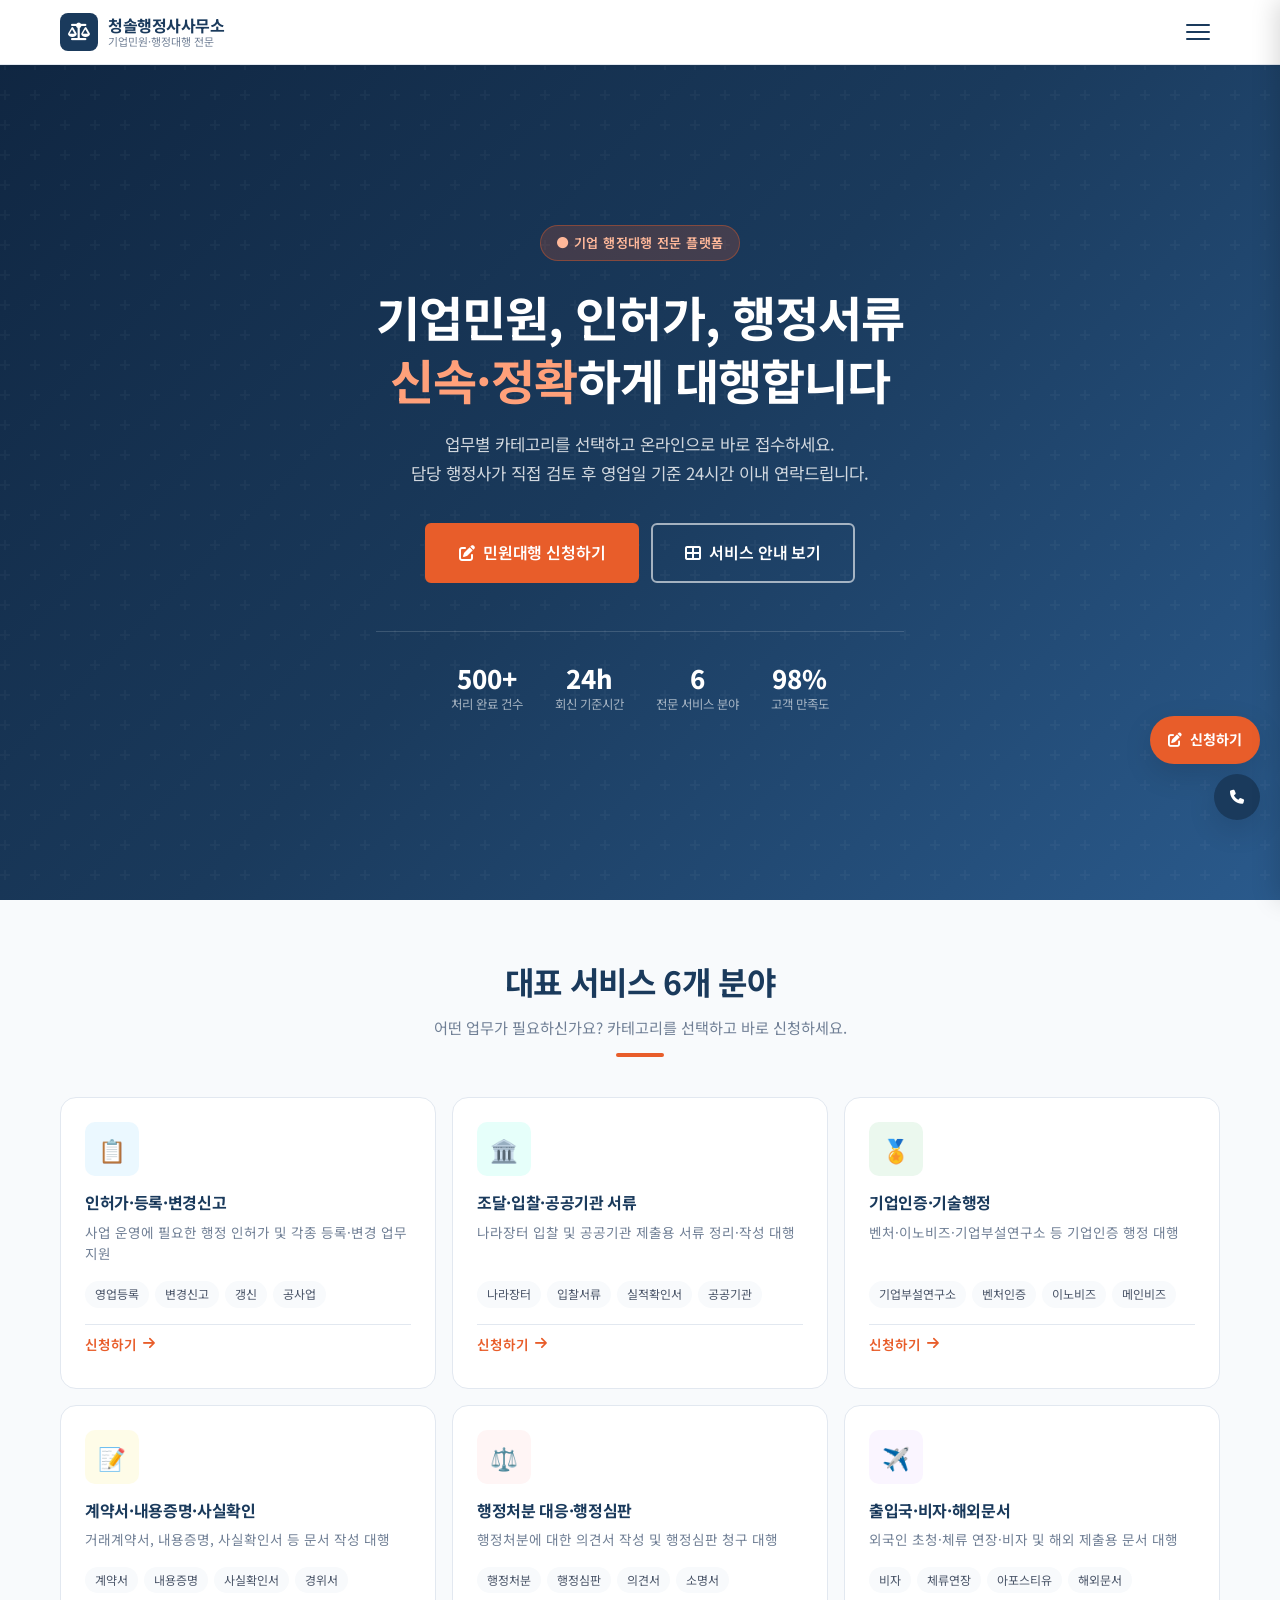
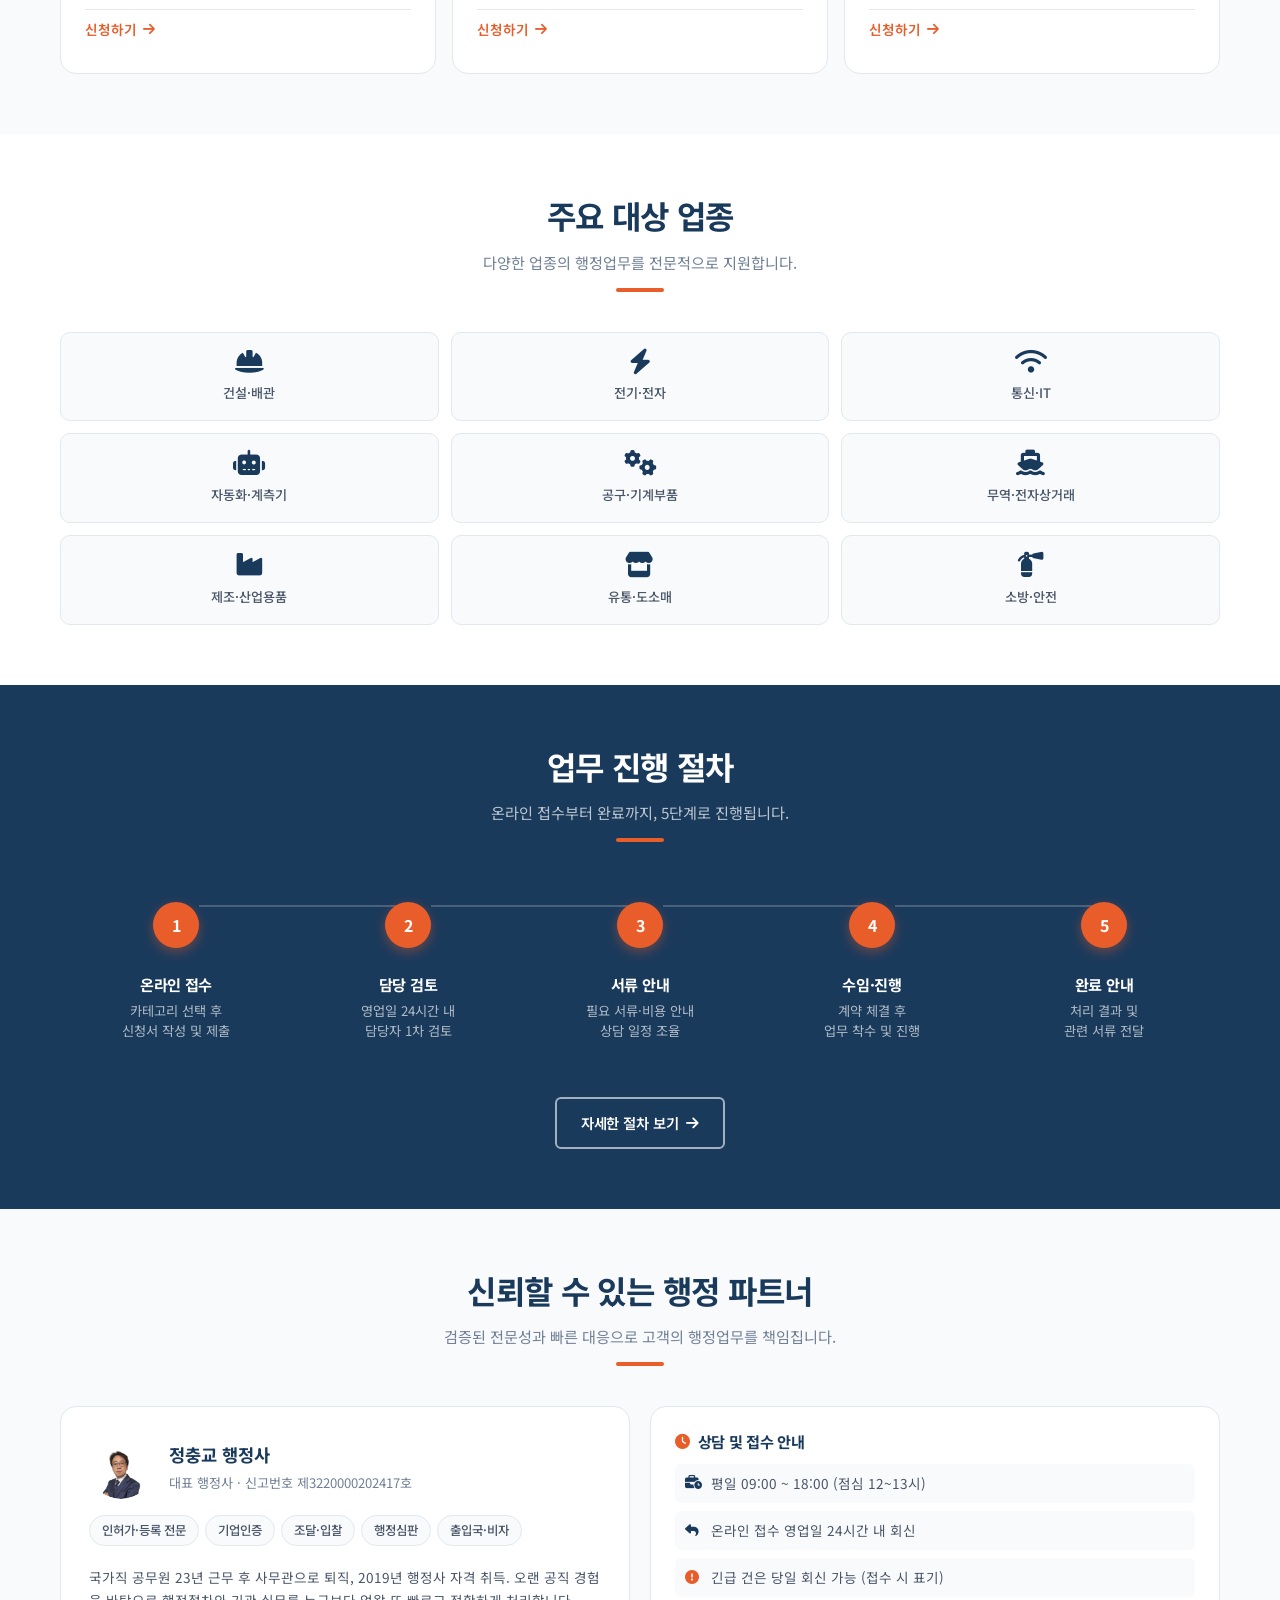
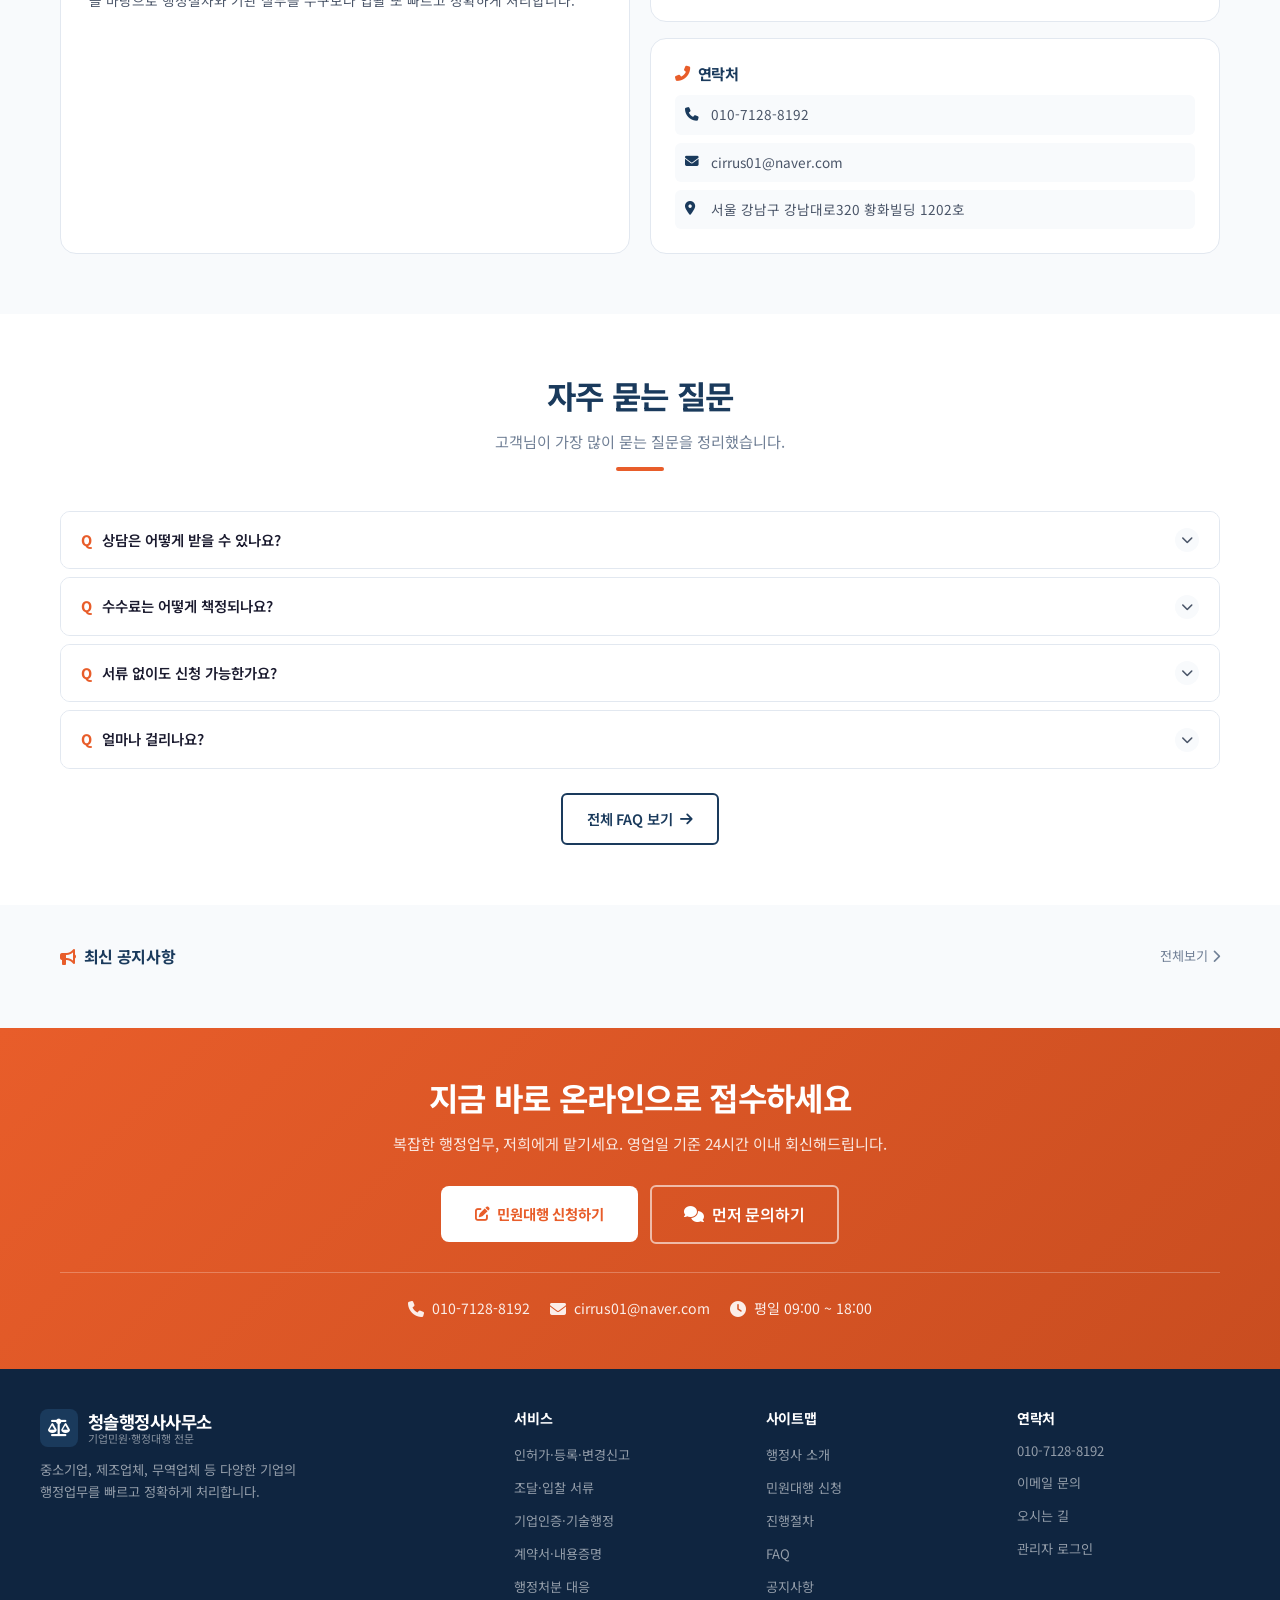
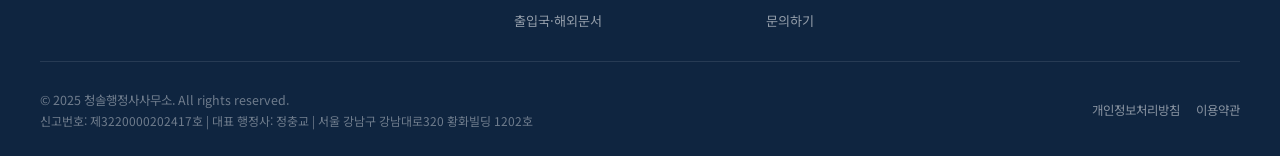
==== index.html @ 4353772e "Add files via upload" ====
<!DOCTYPE html>
<html lang="ko">
<head>
  <meta charset="UTF-8">
  <meta name="viewport" content="width=device-width, initial-scale=1.0, viewport-fit=cover">
  <meta name="description" content="행정사사무소 | 기업민원, 인허가, 조달·입찰, 기업인증, 내용증명, 행정심판, 출입국 서류 전문 대행. 온라인 신청 접수.">
  <title>행정사사무소 | 기업민원·행정대행 전문</title>
  <link rel="stylesheet" href="https://cdn.jsdelivr.net/npm/@fortawesome/fontawesome-free@6.4.0/css/all.min.css">
  <link href="https://fonts.googleapis.com/css2?family=Noto+Sans+KR:wght@300;400;500;700;900&display=swap" rel="stylesheet">
  <link rel="stylesheet" href="css/style.css">
  <style>
    /* .anim 요소: JS가 .anim-done 클래스 추가 전까지 숨김 */
    .anim { opacity: 0; transform: translateY(24px); transition: opacity .55s ease, transform .55s ease; }
    .anim.anim-done { opacity: 1 !important; transform: translateY(0) !important; }
  </style>

  <link rel="manifest" href="manifest.json">
  <meta name="theme-color" content="#1a3a5c">
  <meta name="apple-mobile-web-app-capable" content="yes">
  <meta name="apple-mobile-web-app-status-bar-style" content="default">
  <meta name="apple-mobile-web-app-title" content="청솔행정사">
</head>
<body>

<!-- ===== HEADER ===== -->
<header id="header">
  <div class="header-inner">
    <a href="index.html" class="logo">
      <div class="logo-icon"><i class="fas fa-balance-scale"></i></div>
      <div class="logo-text">
        <div class="logo-name">청솔행정사사무소</div>
        <div class="logo-sub">기업민원·행정대행 전문</div>
      </div>
    </a>
    <button class="nav-toggle" id="navToggle" aria-label="메뉴 열기">
      <span></span><span></span><span></span>
    </button>
  </div>
</header>

<!-- ===== 드로어 메뉴 ===== -->
<div class="mobile-menu" id="mobileMenu">
  <ul>
    <li><a href="index.html"><i class="fas fa-home menu-icon"></i>홈</a></li>
    <li><a href="about.html"><i class="fas fa-user-tie menu-icon"></i>행정사 소개</a></li>
    <li><a href="services.html"><i class="fas fa-th-large menu-icon"></i>서비스 안내</a></li>
    <li><a href="apply.html"><i class="fas fa-edit menu-icon"></i>민원대행 신청</a></li>
    <li><a href="process.html"><i class="fas fa-tasks menu-icon"></i>진행절차</a></li>
    <li><a href="faq.html"><i class="fas fa-question-circle menu-icon"></i>FAQ</a></li>
    <li><a href="notice.html"><i class="fas fa-bullhorn menu-icon"></i>공지사항</a></li>
    <li><a href="contact.html"><i class="fas fa-phone menu-icon"></i>문의하기</a></li>
    <li><a href="admin.html"><i class="fas fa-lock menu-icon"></i>관리자</a></li>
  </ul>
  <a href="apply.html" class="mobile-menu-cta"><i class="fas fa-edit"></i> 민원대행 신청하기</a>
</div>

<!-- ===== HERO ===== -->
<section id="hero">
  <div class="hero-content">
    <div class="hero-badge"><i class="fas fa-circle"></i> 기업 행정대행 전문 플랫폼</div>
    <h1 class="hero-title">
      기업민원, 인허가, 행정서류<br>
      <span class="accent">신속·정확</span>하게 대행합니다
    </h1>
    <p class="hero-desc">
      업무별 카테고리를 선택하고 온라인으로 바로 접수하세요.<br>
      담당 행정사가 직접 검토 후 영업일 기준 24시간 이내 연락드립니다.
    </p>
    <div class="hero-btns">
      <a href="apply.html" class="btn btn-primary btn-lg">
        <i class="fas fa-edit"></i> 민원대행 신청하기
      </a>
      <a href="services.html" class="btn btn-secondary btn-lg">
        <i class="fas fa-th-large"></i> 서비스 안내 보기
      </a>
    </div>
    <div class="hero-stats">
      <div class="hero-stat-item">
        <div class="hero-stat-num">500+</div>
        <div class="hero-stat-label">처리 완료 건수</div>
      </div>
      <div class="hero-stat-item">
        <div class="hero-stat-num">24h</div>
        <div class="hero-stat-label">회신 기준시간</div>
      </div>
      <div class="hero-stat-item">
        <div class="hero-stat-num">6</div>
        <div class="hero-stat-label">전문 서비스 분야</div>
      </div>
      <div class="hero-stat-item">
        <div class="hero-stat-num">98%</div>
        <div class="hero-stat-label">고객 만족도</div>
      </div>
    </div>
  </div>
</section>

<!-- ===== SERVICES ===== -->
<section id="services" class="section">
  <div class="container">
    <div class="section-header anim">
      <h2>대표 서비스 6개 분야</h2>
      <p>어떤 업무가 필요하신가요? 카테고리를 선택하고 바로 신청하세요.</p>
      <div class="section-line"></div>
    </div>
    <div class="service-grid" id="serviceGrid">
      <!-- JS로 렌더링 -->
    </div>
  </div>
</section>

<!-- ===== INDUSTRIES ===== -->
<section id="industries" class="section">
  <div class="container">
    <div class="section-header anim">
      <h2>주요 대상 업종</h2>
      <p>다양한 업종의 행정업무를 전문적으로 지원합니다.</p>
      <div class="section-line"></div>
    </div>
    <div class="industry-grid">
      <div class="industry-item anim">
        <i class="fas fa-hard-hat"></i>
        <span>건설·배관</span>
      </div>
      <div class="industry-item anim">
        <i class="fas fa-bolt"></i>
        <span>전기·전자</span>
      </div>
      <div class="industry-item anim">
        <i class="fas fa-wifi"></i>
        <span>통신·IT</span>
      </div>
      <div class="industry-item anim">
        <i class="fas fa-robot"></i>
        <span>자동화·계측기</span>
      </div>
      <div class="industry-item anim">
        <i class="fas fa-cogs"></i>
        <span>공구·기계부품</span>
      </div>
      <div class="industry-item anim">
        <i class="fas fa-ship"></i>
        <span>무역·전자상거래</span>
      </div>
      <div class="industry-item anim">
        <i class="fas fa-industry"></i>
        <span>제조·산업용품</span>
      </div>
      <div class="industry-item anim">
        <i class="fas fa-store"></i>
        <span>유통·도소매</span>
      </div>
      <div class="industry-item anim">
        <i class="fas fa-fire-extinguisher"></i>
        <span>소방·안전</span>
      </div>
    </div>
  </div>
</section>

<!-- ===== PROCESS ===== -->
<section id="process" class="section">
  <div class="container">
    <div class="section-header anim">
      <h2>업무 진행 절차</h2>
      <p>온라인 접수부터 완료까지, 5단계로 진행됩니다.</p>
      <div class="section-line"></div>
    </div>
    <div class="process-steps">
      <div class="process-step anim">
        <div class="step-num">1</div>
        <div class="step-content">
          <h4>온라인 접수</h4>
          <p>카테고리 선택 후<br>신청서 작성 및 제출</p>
        </div>
      </div>
      <div class="process-step anim">
        <div class="step-num">2</div>
        <div class="step-content">
          <h4>담당 검토</h4>
          <p>영업일 24시간 내<br>담당자 1차 검토</p>
        </div>
      </div>
      <div class="process-step anim">
        <div class="step-num">3</div>
        <div class="step-content">
          <h4>서류 안내</h4>
          <p>필요 서류·비용 안내<br>상담 일정 조율</p>
        </div>
      </div>
      <div class="process-step anim">
        <div class="step-num">4</div>
        <div class="step-content">
          <h4>수임·진행</h4>
          <p>계약 체결 후<br>업무 착수 및 진행</p>
        </div>
      </div>
      <div class="process-step anim">
        <div class="step-num">5</div>
        <div class="step-content">
          <h4>완료 안내</h4>
          <p>처리 결과 및<br>관련 서류 전달</p>
        </div>
      </div>
    </div>
    <div style="text-align:center; margin-top:36px;">
      <a href="process.html" class="btn btn-secondary">자세한 절차 보기 <i class="fas fa-arrow-right"></i></a>
    </div>
  </div>
</section>

<!-- ===== TRUST ===== -->
<section id="trust" class="section">
  <div class="container">
    <div class="section-header anim">
      <h2>신뢰할 수 있는 행정 파트너</h2>
      <p>검증된 전문성과 빠른 대응으로 고객의 행정업무를 책임집니다.</p>
      <div class="section-line"></div>
    </div>
    <div class="trust-grid">
      <div class="trust-profile anim">
        <div class="profile-header">
          <div class="profile-avatar" style="background:none;padding:0;overflow:hidden;">
            <img src="images/profile-jungchukyo.png" alt="정충교 행정사" style="width:64px;height:64px;object-fit:cover;object-position:top center;border-radius:50%;display:block;">
          </div>
          <div>
            <div class="profile-name">정충교 행정사</div>
            <div class="profile-title">대표 행정사 · 신고번호 제3220000202417호</div>
          </div>
        </div>
        <div class="profile-tags">
          <span class="profile-tag">인허가·등록 전문</span>
          <span class="profile-tag">기업인증</span>
          <span class="profile-tag">조달·입찰</span>
          <span class="profile-tag">행정심판</span>
          <span class="profile-tag">출입국·비자</span>
        </div>
        <p style="font-size:0.85rem; color:var(--text-mid); line-height:1.7; margin-top:4px;">
          국가직 공무원 23년 근무 후 사무관으로 퇴직, 2019년 행정사 자격 취득.
          오랜 공직 경험을 바탕으로 행정절차와 기관 실무를 누구보다 업왈 또 빠르고 정확하게 처리합니다.
        </p>
      </div>
      <div style="display:flex; flex-direction:column; gap:16px;" class="anim">
        <div class="trust-info-card">
          <h4><i class="fas fa-clock"></i> 상담 및 접수 안내</h4>
          <div class="info-list">
            <div class="info-item"><i class="fas fa-business-time"></i> 평일 09:00 ~ 18:00 (점심 12~13시)</div>
            <div class="info-item"><i class="fas fa-reply"></i> 온라인 접수 영업일 24시간 내 회신</div>
            <div class="info-item"><i class="fas fa-exclamation-circle" style="color:var(--accent)"></i> 긴급 건은 당일 회신 가능 (접수 시 표기)</div>
          </div>
        </div>
        <div class="trust-info-card">
          <h4><i class="fas fa-phone-alt"></i> 연락처</h4>
          <div class="info-list">
            <div class="info-item"><i class="fas fa-phone"></i> 010-7128-8192</div>
            <div class="info-item"><i class="fas fa-envelope"></i> cirrus01@naver.com</div>
            <div class="info-item"><i class="fas fa-map-marker-alt"></i> 서울 강남구 강남대로320 황화빌딩 1202호</div>
          </div>
        </div>
      </div>
    </div>
  </div>
</section>

<!-- ===== FAQ PREVIEW ===== -->
<section id="faq-preview" class="section">
  <div class="container">
    <div class="section-header anim">
      <h2>자주 묻는 질문</h2>
      <p>고객님이 가장 많이 묻는 질문을 정리했습니다.</p>
      <div class="section-line"></div>
    </div>
    <div class="faq-list anim" id="faqPreviewList">
      <!-- JS로 렌더링 -->
    </div>
    <div style="text-align:center; margin-top:24px;">
      <a href="faq.html" class="btn btn-outline">전체 FAQ 보기 <i class="fas fa-arrow-right"></i></a>
    </div>
  </div>
</section>

<!-- ===== NOTICE PREVIEW ===== -->
<section class="section-sm" style="background:var(--bg-light);">
  <div class="container">
    <div style="display:flex;align-items:center;justify-content:space-between;margin-bottom:20px;">
      <h3 style="color:var(--primary);font-size:1rem;"><i class="fas fa-bullhorn" style="color:var(--accent);margin-right:8px;"></i>최신 공지사항</h3>
      <a href="notice.html" style="font-size:0.82rem;color:var(--text-light);">전체보기 <i class="fas fa-chevron-right"></i></a>
    </div>
    <div id="noticePreview" style="display:flex;flex-direction:column;gap:8px;">
      <!-- JS로 렌더링 -->
    </div>
  </div>
</section>

<!-- ===== CTA BANNER ===== -->
<section id="contact-banner">
  <div class="container">
    <h2>지금 바로 온라인으로 접수하세요</h2>
    <p>복잡한 행정업무, 저희에게 맡기세요. 영업일 기준 24시간 이내 회신해드립니다.</p>
    <div class="contact-btns">
      <a href="apply.html" class="btn" style="background:white;color:var(--accent);font-weight:700;padding:14px 32px;border-radius:8px;">
        <i class="fas fa-edit"></i> 민원대행 신청하기
      </a>
      <a href="contact.html" class="btn btn-secondary btn-lg">
        <i class="fas fa-comments"></i> 먼저 문의하기
      </a>
    </div>
    <div class="contact-info-row">
      <div class="contact-info-item"><i class="fas fa-phone"></i> 010-7128-8192</div>
      <div class="contact-info-item"><i class="fas fa-envelope"></i> cirrus01@naver.com</div>
      <div class="contact-info-item"><i class="fas fa-clock"></i> 평일 09:00 ~ 18:00</div>
    </div>
  </div>
</section>

<!-- ===== FOOTER ===== -->
<footer id="footer">
  <div class="footer-inner">
    <div class="footer-top">
      <div class="footer-brand">
        <a href="index.html" class="logo">
          <div class="logo-icon"><i class="fas fa-balance-scale"></i></div>
          <div class="logo-text">
            <div class="logo-name">청솔행정사사무소</div>
            <div class="logo-sub">기업민원·행정대행 전문</div>
          </div>
        </a>
        <p class="footer-desc">
          중소기업, 제조업체, 무역업체 등 다양한 기업의<br>
          행정업무를 빠르고 정확하게 처리합니다.
        </p>
      </div>
      <div class="footer-section">
        <h5>서비스</h5>
        <ul>
          <li><a href="services.html#license">인허가·등록·변경신고</a></li>
          <li><a href="services.html#procurement">조달·입찰 서류</a></li>
          <li><a href="services.html#certification">기업인증·기술행정</a></li>
          <li><a href="services.html#document">계약서·내용증명</a></li>
          <li><a href="services.html#appeal">행정처분 대응</a></li>
          <li><a href="services.html#immigration">출입국·해외문서</a></li>
        </ul>
      </div>
      <div class="footer-section">
        <h5>사이트맵</h5>
        <ul>
          <li><a href="about.html">행정사 소개</a></li>
          <li><a href="apply.html">민원대행 신청</a></li>
          <li><a href="process.html">진행절차</a></li>
          <li><a href="faq.html">FAQ</a></li>
          <li><a href="notice.html">공지사항</a></li>
          <li><a href="contact.html">문의하기</a></li>
        </ul>
      </div>
      <div class="footer-section">
        <h5>연락처</h5>
        <ul>
          <li style="color:rgba(255,255,255,0.55);font-size:0.82px;"><a>010-7128-8192</a></li>
          <li><a href="mailto:cirrus01@naver.com">이메일 문의</a></li>
          <li><a href="contact.html">오시는 길</a></li>
          <li><a href="admin.html">관리자 로그인</a></li>
        </ul>
      </div>
    </div>
    <div class="footer-bottom">
      <div>
        <span>© 2025 청솔행정사사무소. All rights reserved.</span><br>
        <span style="font-size:0.75rem;">신고번호: 제3220000202417호 | 대표 행정사: 정충교 | 서울 강남구 강남대로320 황화빌딩 1202호</span>
      </div>
      <div class="footer-bottom-links">
        <a href="#">개인정보처리방침</a>
        <a href="#">이용약관</a>
      </div>
    </div>
  </div>
</footer>

<!-- Floating CTA -->
<div class="floating-cta">
  <a href="apply.html" class="floating-cta-btn primary-btn">
    <i class="fas fa-edit"></i> 신청하기
  </a>
  <a href="tel:010-7128-8192" class="floating-cta-btn phone-btn" title="전화 문의">
    <i class="fas fa-phone"></i>
  </a>
</div>

<script src="js/common.js"></script>
<script>
// ===== 서비스 카드 렌더링 =====
function renderServiceCards() {
  const grid = document.getElementById('serviceGrid');
  if (!grid) return;
  grid.innerHTML = CATEGORIES.map(cat => `
    <div class="service-card anim" onclick="location.href='apply.html?category=${cat.id}'">
      <div class="service-icon ${cat.iconClass}">${cat.icon}</div>
      <h3>${cat.name}</h3>
      <p>${cat.desc}</p>
      <div class="service-tags">
        ${cat.tags.map(t => `<span class="service-tag">${t}</span>`).join('')}
      </div>
      <a href="apply.html?category=${cat.id}" class="service-apply-btn" onclick="event.stopPropagation()">
        신청하기 <i class="fas fa-arrow-right"></i>
      </a>
    </div>
  `).join('');
}

// ===== FAQ 미리보기 렌더링 =====
const FAQ_FALLBACK = [
  { question: '상담은 어떻게 받을 수 있나요?', answer: '전화(010-7128-8192) 또는 온라인 신청서를 통해 접수하시면 영업일 기준 24시간 이내에 연락드립니다.' },
  { question: '수수료는 어떻게 책정되나요?', answer: '업무 유형과 난이도에 따라 다릅니다. 초기 상담 후 정확한 견적을 안내해 드립니다.' },
  { question: '서류 없이도 신청 가능한가요?', answer: '네, 일단 신청하시면 담당자가 필요 서류 목록을 안내드립니다.' },
  { question: '얼마나 걸리나요?', answer: '업무 종류에 따라 다르며, 표준 인허가는 2~4주, 단순 서류 작성은 2~3일 내 가능합니다.' }
];

async function renderFaqPreview() {
  const container = document.getElementById('faqPreviewList');
  if (!container) return;
  try {
    const data = await API.get('faqs', { limit: 4, sort: 'sort_order' });
    const faqs = (data.data && data.data.length > 0) ? data.data : FAQ_FALLBACK;
    container.innerHTML = faqs.map(f => `
      <div class="faq-item">
        <div class="faq-question">
          <span class="faq-q-text">${f.question}</span>
          <span class="faq-toggle"><i class="fas fa-chevron-down"></i></span>
        </div>
        <div class="faq-answer">${f.answer}</div>
      </div>
    `).join('');
    initFaq();
  } catch (e) {
    // API 실패 시 폴백 데이터 사용
    container.innerHTML = FAQ_FALLBACK.map(f => `
      <div class="faq-item">
        <div class="faq-question">
          <span class="faq-q-text">${f.question}</span>
          <span class="faq-toggle"><i class="fas fa-chevron-down"></i></span>
        </div>
        <div class="faq-answer">${f.answer}</div>
      </div>
    `).join('');
    initFaq();
  }
}

// ===== 공지사항 미리보기 =====
async function renderNoticePreview() {
  const container = document.getElementById('noticePreview');
  if (!container) return;
  try {
    const data = await API.get('notices', { limit: 3, sort: 'post_date' });
    const notices = data.data || [];
    if (notices.length === 0) { container.innerHTML = ''; return; }
    container.innerHTML = notices.map(n => `
      <a href="notice.html" style="display:flex;align-items:center;gap:12px;padding:12px 16px;background:white;border-radius:8px;border:1px solid #e2e8f0;text-decoration:none;">
        <span class="badge badge-${n.type}" style="flex-shrink:0;">${n.type}</span>
        <span style="flex:1;font-size:0.88rem;color:#1a1a2e;font-weight:500;overflow:hidden;white-space:nowrap;text-overflow:ellipsis;">${n.title}</span>
        <span style="font-size:0.78rem;color:#718096;white-space:nowrap;">${n.post_date}</span>
      </a>
    `).join('');
  } catch(e) {
    container.innerHTML = ''; // 공지사항은 없어도 무관
  }
}

// 초기화
document.addEventListener('DOMContentLoaded', () => {
  renderServiceCards();    // 서비스 카드 먼저 렌더링
  renderFaqPreview();
  renderNoticePreview();
  // 카드 렌더 후 스크롤 애니메이션 재적용 (anim 클래스 포함 요소 갱신)
  setTimeout(() => {
    if (typeof initScrollAnimate === 'function') initScrollAnimate();
  }, 100);
});
</script>
</body>
</html>
---- css/style.css ----
/* ===========================
   행정사사무소 홈페이지 - 메인 CSS
   Mobile First Design
   Color: Navy #1a3a5c / White #fff / Gray / Accent #e85d2a
   =========================== */

:root {
  --primary: #1a3a5c;
  --primary-dark: #0f2540;
  --primary-light: #2a5a8c;
  --accent: #e85d2a;
  --accent-hover: #c94d20;
  --text-dark: #1a1a2e;
  --text-mid: #4a5568;
  --text-light: #718096;
  --bg-light: #f8fafc;
  --bg-gray: #eef2f7;
  --border: #e2e8f0;
  --white: #ffffff;
  --success: #38a169;
  --warning: #d69e2e;
  --danger: #e53e3e;
  --shadow-sm: 0 1px 3px rgba(0,0,0,0.08);
  --shadow-md: 0 4px 12px rgba(0,0,0,0.1);
  --shadow-lg: 0 10px 30px rgba(0,0,0,0.12);
  --radius-sm: 6px;
  --radius-md: 10px;
  --radius-lg: 16px;
  --transition: all 0.25s ease;
}

/* === Scroll Animation (CSS-only, JS adds .anim-done class) === */
.anim {
  opacity: 0;
  transform: translateY(24px);
  transition: opacity 0.55s ease, transform 0.55s ease;
}
.anim.anim-done {
  opacity: 1;
  transform: translateY(0);
}
/* 비JS 환경 대비: JS 로드 전까지 숨겨지지 않도록 */
.no-js .anim { opacity: 1; transform: none; }

/* === Reset & Base === */
*, *::before, *::after { box-sizing: border-box; margin: 0; padding: 0; }

html { scroll-behavior: smooth; font-size: 16px; }

body {
  font-family: 'Noto Sans KR', 'Malgun Gothic', -apple-system, BlinkMacSystemFont, sans-serif;
  color: var(--text-dark);
  line-height: 1.7;
  background: var(--white);
  overflow-x: hidden;
  
  /* PWA & Mobile Optimization */
  -webkit-tap-highlight-color: transparent;
  -webkit-touch-callout: none;
  -webkit-user-select: none;
  user-select: none;
  -webkit-overflow-scrolling: touch;
}

/* 텍스트 내용 선택 가능하도록 예외 처리 */
p, h1, h2, h3, h4, h5, h6, input, textarea, select, .text-selectable, .data-table td {
  -webkit-user-select: text;
  user-select: text;
}

/* 터치 반응 속도 최적화 */
a, button, input, select, textarea, .service-card, .category-card, .radio-card, .nav-toggle, .faq-question {
  touch-action: manipulation;
}

img { max-width: 100%; height: auto; display: block; }
a { text-decoration: none; color: inherit; }
ul, ol { list-style: none; }
button { cursor: pointer; border: none; background: none; font-family: inherit; }
input, textarea, select { font-family: inherit; }

/* === Typography === */
h1, h2, h3, h4, h5 { line-height: 1.35; font-weight: 700; letter-spacing: -0.02em; }
h1 { font-size: clamp(1.6rem, 4vw, 2.8rem); }
h2 { font-size: clamp(1.3rem, 3vw, 2rem); }
h3 { font-size: clamp(1.1rem, 2.5vw, 1.4rem); }

p { color: var(--text-mid); }

/* === Layout === */
.container {
  width: 100%;
  max-width: 1200px;
  margin: 0 auto;
  padding: 0 20px;
}

.section { padding: 60px 0; }
.section-sm { padding: 40px 0; }

.section-header {
  text-align: center;
  margin-bottom: 40px;
}
.section-header h2 { color: var(--primary); margin-bottom: 12px; }
.section-header p { color: var(--text-light); font-size: 0.95rem; }
.section-line {
  width: 48px; height: 4px;
  background: var(--accent);
  border-radius: 2px;
  margin: 12px auto 0;
}

/* === Header / Navigation === */
#header {
  position: fixed;
  top: 0; left: 0; right: 0;
  z-index: 1000;
  background: var(--white);
  border-bottom: 1px solid var(--border);
  transition: var(--transition);
  box-shadow: var(--shadow-sm);
  padding-top: env(safe-area-inset-top); /* PWA Safe Area */
}

#header.scrolled {
  box-shadow: var(--shadow-md);
}

.header-inner {
  display: flex;
  align-items: center;
  justify-content: space-between;
  height: 64px;
  padding: 0 20px;
  max-width: 1200px;
  margin: 0 auto;
}

.logo {
  display: flex;
  align-items: center;
  gap: 10px;
  text-decoration: none;
}
.logo-icon {
  width: 38px; height: 38px;
  background: var(--primary);
  border-radius: 8px;
  display: flex; align-items: center; justify-content: center;
  color: white;
  font-size: 1.1rem;
  flex-shrink: 0;
}
.logo-text { line-height: 1.2; }
.logo-name {
  font-size: 1rem; font-weight: 700;
  color: var(--primary);
  letter-spacing: -0.03em;
}
.logo-sub {
  font-size: 0.68rem;
  color: var(--text-light);
  font-weight: 400;
}

/* Desktop Nav - 항상 숨김 (드로어 메뉴로 대체) */
.main-nav { display: none !important; }
.header-cta { display: none !important; }

/* ===== 햄버거 메뉴 토글 버튼 ===== */
.nav-toggle {
  display: flex;
  flex-direction: column;
  gap: 5px;
  padding: 10px;
  border-radius: var(--radius-sm);
  cursor: pointer;
  background: none;
  border: none;
  z-index: 1100;
  position: relative;
}
.nav-toggle span {
  display: block;
  width: 24px; height: 2px;
  background: var(--primary);
  border-radius: 2px;
  transition: transform 0.3s ease, opacity 0.3s ease;
}
.nav-toggle.open span:nth-child(1) { transform: rotate(45deg) translate(5px, 5px); }
.nav-toggle.open span:nth-child(2) { opacity: 0; transform: scaleX(0); }
.nav-toggle.open span:nth-child(3) { transform: rotate(-45deg) translate(5px, -5px); }

/* ===== 드로어 오버레이 ===== */
.drawer-overlay {
  display: none;
  position: fixed;
  inset: 0;
  background: rgba(0,0,0,0.45);
  z-index: 1050;
  backdrop-filter: blur(2px);
  -webkit-backdrop-filter: blur(2px);
  opacity: 0;
  transition: opacity 0.3s ease;
}
.drawer-overlay.open {
  display: block;
  opacity: 1;
}

/* ===== 드로어 패널 (오른쪽 슬라이드) ===== */
.mobile-menu {
  position: fixed;
  top: 0; right: 0; bottom: 0;
  width: 300px;
  max-width: 85vw;
  background: #fff;
  z-index: 1100;
  overflow-y: auto;
  display: flex;
  flex-direction: column;
  transform: translateX(100%);
  transition: transform 0.35s cubic-bezier(0.4,0,0.2,1);
  box-shadow: -4px 0 24px rgba(0,0,0,0.15);
}
.mobile-menu.open {
  transform: translateX(0);
}

/* 드로어 상단 헤더 */
.drawer-header {
  display: flex;
  align-items: center;
  justify-content: space-between;
  padding: 18px 20px;
  border-bottom: 1px solid #e2e8f0;
  background: #1a3a5c;
  flex-shrink: 0;
}
.drawer-header .drawer-logo {
  display: flex;
  align-items: center;
  gap: 10px;
}
.drawer-header .drawer-logo-icon {
  width: 34px; height: 34px;
  background: rgba(255,255,255,0.2);
  border-radius: 8px;
  display: flex; align-items: center; justify-content: center;
  color: #fff;
  font-size: 1rem;
}
.drawer-header .drawer-logo-name {
  font-size: 0.95rem;
  font-weight: 700;
  color: #fff;
}
.drawer-header .drawer-logo-sub {
  font-size: 0.65rem;
  color: rgba(255,255,255,0.7);
}
.drawer-close {
  width: 34px; height: 34px;
  border: none;
  background: rgba(255,255,255,0.15);
  border-radius: 50%;
  display: flex; align-items: center; justify-content: center;
  cursor: pointer;
  color: #fff;
  font-size: 1.1rem;
  transition: background 0.2s;
  flex-shrink: 0;
}
.drawer-close:hover { background: rgba(255,255,255,0.3); }

/* 드로어 메뉴 리스트 */
.mobile-menu > ul {
  flex: 1;
  display: flex;
  flex-direction: column;
  padding: 12px 0;
  gap: 0;
  list-style: none;
  margin: 0;
}
.mobile-menu > ul li a {
  display: flex;
  align-items: center;
  gap: 14px;
  padding: 14px 24px;
  font-size: 0.97rem;
  font-weight: 500;
  color: #2d3748;
  text-decoration: none;
  transition: background 0.18s, color 0.18s;
  border-left: 3px solid transparent;
}
.mobile-menu > ul li a:hover {
  background: #f0f4ff;
  color: #1a3a5c;
  border-left-color: #1a3a5c;
}
.mobile-menu > ul li a.active {
  background: #eef2fb;
  color: #1a3a5c;
  font-weight: 700;
  border-left-color: #e85d2a;
}
.mobile-menu > ul li a i.menu-icon {
  width: 20px;
  text-align: center;
  font-size: 0.95rem;
  color: #1a3a5c;
  flex-shrink: 0;
}
.mobile-menu > ul li a.active i.menu-icon { color: #e85d2a; }

/* 드로어 하단 CTA */
.mobile-menu-cta {
  margin: 12px 20px 28px;
  display: flex;
  align-items: center;
  justify-content: center;
  gap: 8px;
  padding: 14px;
  background: #e85d2a;
  color: #fff;
  text-align: center;
  border-radius: 10px;
  font-size: 1rem;
  font-weight: 700;
  transition: background 0.2s, transform 0.2s;
  text-decoration: none;
  flex-shrink: 0;
}
.mobile-menu-cta:hover {
  background: #c94d20;
  transform: translateY(-1px);
}

/* === Buttons === */
.btn {
  display: inline-flex;
  align-items: center;
  justify-content: center;
  gap: 8px;
  padding: 12px 24px;
  border-radius: var(--radius-sm);
  font-size: 0.9rem;
  font-weight: 600;
  transition: var(--transition);
  cursor: pointer;
  border: 2px solid transparent;
  letter-spacing: -0.01em;
}
.btn-primary {
  background: var(--accent);
  color: white;
  border-color: var(--accent);
}
.btn-primary:hover {
  background: var(--accent-hover);
  border-color: var(--accent-hover);
  transform: translateY(-2px);
  box-shadow: 0 6px 20px rgba(232,93,42,0.3);
}
.btn-secondary {
  background: transparent;
  color: var(--white);
  border-color: rgba(255,255,255,0.6);
}
.btn-secondary:hover {
  background: rgba(255,255,255,0.15);
  border-color: var(--white);
}
.btn-outline {
  background: transparent;
  color: var(--primary);
  border-color: var(--primary);
}
.btn-outline:hover {
  background: var(--primary);
  color: white;
  transform: translateY(-2px);
}
.btn-lg { padding: 14px 32px; font-size: 1rem; }
.btn-sm { padding: 8px 16px; font-size: 0.82rem; }
.btn-block { width: 100%; display: flex; }

/* === Hero Section === */
#hero {
  background: linear-gradient(135deg, var(--primary-dark) 0%, var(--primary) 50%, var(--primary-light) 100%);
  min-height: 100vh;
  display: flex;
  align-items: center;
  justify-content: center;
  text-align: center;
  padding: 100px 20px 60px;
  position: relative;
  overflow: hidden;
}

#hero::before {
  content: '';
  position: absolute;
  inset: 0;
  background: url("data:image/svg+xml,%3Csvg width='60' height='60' viewBox='0 0 60 60' xmlns='http://www.w3.org/2000/svg'%3E%3Cg fill='none' fill-rule='evenodd'%3E%3Cg fill='%23ffffff' fill-opacity='0.03'%3E%3Cpath d='M36 34v-4h-2v4h-4v2h4v4h2v-4h4v-2h-4zm0-30V0h-2v4h-4v2h4v4h2V6h4V4h-4zM6 34v-4H4v4H0v2h4v4h2v-4h4v-2H6zM6 4V0H4v4H0v2h4v4h2V6h4V4H6z'/%3E%3C/g%3E%3C/g%3E%3C/svg%3E");
}

.hero-content { position: relative; z-index: 1; max-width: 800px; }
.hero-badge {
  display: inline-flex;
  align-items: center;
  gap: 6px;
  background: rgba(232,93,42,0.2);
  border: 1px solid rgba(232,93,42,0.4);
  color: #ffb89a;
  padding: 6px 16px;
  border-radius: 100px;
  font-size: 0.82rem;
  font-weight: 600;
  margin-bottom: 24px;
  letter-spacing: 0.03em;
}
.hero-badge i { font-size: 0.7rem; }

.hero-title {
  font-size: clamp(1.6rem, 5vw, 3rem);
  color: white;
  margin-bottom: 20px;
  line-height: 1.3;
}
.hero-title .accent { color: #ffa07a; }
.hero-desc {
  color: rgba(255,255,255,0.8);
  font-size: clamp(0.9rem, 2vw, 1.05rem);
  margin-bottom: 36px;
  line-height: 1.7;
}
.hero-btns {
  display: flex;
  flex-direction: column;
  gap: 12px;
  align-items: center;
}
.hero-stats {
  display: flex;
  justify-content: center;
  gap: 32px;
  margin-top: 48px;
  padding-top: 32px;
  border-top: 1px solid rgba(255,255,255,0.15);
  flex-wrap: wrap;
}
.hero-stat-item { text-align: center; }
.hero-stat-num {
  font-size: 1.6rem;
  font-weight: 800;
  color: white;
  line-height: 1.1;
}
.hero-stat-label {
  font-size: 0.78rem;
  color: rgba(255,255,255,0.6);
  margin-top: 2px;
}

/* === Service Cards === */
#services { background: var(--bg-light); }

.service-grid {
  display: grid;
  grid-template-columns: 1fr;
  gap: 16px;
}

.service-card {
  background: white;
  border-radius: var(--radius-lg);
  padding: 24px;
  border: 1px solid var(--border);
  transition: var(--transition);
  cursor: pointer;
  display: flex;
  flex-direction: column;
}
.service-card:hover {
  transform: translateY(-4px);
  box-shadow: var(--shadow-lg);
  border-color: var(--primary-light);
}

.service-icon {
  width: 54px; height: 54px;
  border-radius: var(--radius-md);
  display: flex; align-items: center; justify-content: center;
  font-size: 1.4rem;
  margin-bottom: 16px;
  flex-shrink: 0;
}
.service-icon-1 { background: #EBF8FF; color: #2b6cb0; }
.service-icon-2 { background: #E6FFFA; color: #2c7a7b; }
.service-icon-3 { background: #EBF8EE; color: #276749; }
.service-icon-4 { background: #FEFCE8; color: #92400e; }
.service-icon-5 { background: #FFF5F5; color: #c53030; }
.service-icon-6 { background: #FAF5FF; color: #6b46c1; }

.service-card h3 {
  font-size: 1rem;
  color: var(--primary);
  margin-bottom: 8px;
}
.service-card p {
  font-size: 0.85rem;
  color: var(--text-light);
  flex: 1;
  margin-bottom: 16px;
  line-height: 1.6;
}
.service-tags {
  display: flex;
  flex-wrap: wrap;
  gap: 6px;
  margin-bottom: 16px;
}
.service-tag {
  background: var(--bg-light);
  color: var(--text-mid);
  padding: 3px 10px;
  border-radius: 100px;
  font-size: 0.75rem;
}
.service-apply-btn {
  display: inline-flex;
  align-items: center;
  gap: 6px;
  color: var(--accent);
  font-size: 0.85rem;
  font-weight: 600;
  padding: 8px 0;
  border-top: 1px solid var(--border);
  margin-top: auto;
  transition: var(--transition);
}
.service-apply-btn:hover { color: var(--accent-hover); gap: 10px; }

/* === Industry Section === */
#industries { background: var(--white); }
.industry-grid {
  display: grid;
  grid-template-columns: repeat(2, 1fr);
  gap: 12px;
}
.industry-item {
  background: var(--bg-light);
  border: 1px solid var(--border);
  border-radius: var(--radius-md);
  padding: 16px;
  text-align: center;
  transition: var(--transition);
}
.industry-item:hover {
  border-color: var(--primary-light);
  background: #EBF8FF;
}
.industry-item i {
  font-size: 1.6rem;
  color: var(--primary);
  margin-bottom: 8px;
  display: block;
}
.industry-item span {
  font-size: 0.82rem;
  color: var(--text-mid);
  font-weight: 500;
  display: block;
}

/* === Process Section === */
#process { background: var(--primary); }
#process .section-header h2 { color: white; }
#process .section-header p { color: rgba(255,255,255,0.7); }
#process .section-line { background: var(--accent); }

.process-steps {
  display: flex;
  flex-direction: column;
  gap: 0;
  position: relative;
}
.process-step {
  display: flex;
  align-items: flex-start;
  gap: 20px;
  padding: 20px 0;
  position: relative;
}
.process-step:not(:last-child)::after {
  content: '';
  position: absolute;
  left: 23px; top: 64px;
  width: 2px; height: calc(100% - 20px);
  background: rgba(255,255,255,0.2);
}
.step-num {
  width: 46px; height: 46px;
  border-radius: 50%;
  background: var(--accent);
  color: white;
  display: flex; align-items: center; justify-content: center;
  font-size: 1rem; font-weight: 700;
  flex-shrink: 0;
  box-shadow: 0 4px 12px rgba(232,93,42,0.4);
  position: relative;
  z-index: 1;
}
.step-content { flex: 1; padding-top: 6px; }
.step-content h4 {
  color: white;
  font-size: 0.95rem;
  margin-bottom: 4px;
}
.step-content p {
  color: rgba(255,255,255,0.65);
  font-size: 0.83rem;
  line-height: 1.5;
}

/* === Trust Section === */
#trust { background: var(--bg-light); }
.trust-grid {
  display: grid;
  grid-template-columns: 1fr;
  gap: 20px;
}
.trust-profile {
  background: white;
  border-radius: var(--radius-lg);
  padding: 28px;
  border: 1px solid var(--border);
  display: flex;
  flex-direction: column;
  gap: 16px;
}
.profile-header {
  display: flex;
  align-items: center;
  gap: 16px;
}
.profile-avatar {
  width: 64px; height: 64px;
  background: var(--primary);
  border-radius: 50%;
  display: flex; align-items: center; justify-content: center;
  color: white; font-size: 1.6rem;
  flex-shrink: 0;
}
.profile-name {
  font-size: 1.1rem;
  font-weight: 700;
  color: var(--primary);
}
.profile-title { font-size: 0.82rem; color: var(--text-light); margin-top: 2px; }
.profile-tags { display: flex; flex-wrap: wrap; gap: 6px; }
.profile-tag {
  background: var(--bg-light);
  border: 1px solid var(--border);
  color: var(--text-mid);
  padding: 4px 12px;
  border-radius: 100px;
  font-size: 0.78rem;
  font-weight: 500;
}
.trust-info-card {
  background: white;
  border-radius: var(--radius-lg);
  padding: 24px;
  border: 1px solid var(--border);
}
.trust-info-card h4 {
  color: var(--primary);
  margin-bottom: 12px;
  font-size: 0.95rem;
  display: flex; align-items: center; gap: 8px;
}
.trust-info-card h4 i { color: var(--accent); }
.info-list { display: flex; flex-direction: column; gap: 8px; }
.info-item {
  display: flex;
  align-items: center;
  gap: 10px;
  font-size: 0.85rem;
  color: var(--text-mid);
  padding: 8px 10px;
  background: var(--bg-light);
  border-radius: var(--radius-sm);
}
.info-item i { color: var(--primary); width: 16px; }

/* === FAQ Preview === */
#faq-preview { background: var(--white); }
.faq-list { display: flex; flex-direction: column; gap: 8px; }
.faq-item {
  border: 1px solid var(--border);
  border-radius: var(--radius-md);
  overflow: hidden;
}
.faq-question {
  display: flex;
  align-items: center;
  justify-content: space-between;
  padding: 16px 20px;
  cursor: pointer;
  background: var(--white);
  transition: var(--transition);
  gap: 12px;
}
.faq-question:hover { background: var(--bg-light); }
.faq-q-text {
  font-size: 0.9rem;
  font-weight: 600;
  color: var(--text-dark);
  display: flex;
  align-items: flex-start;
  gap: 10px;
  flex: 1;
}
.faq-q-text::before {
  content: 'Q';
  color: var(--accent);
  font-weight: 800;
  font-size: 0.9rem;
  flex-shrink: 0;
}
.faq-toggle {
  width: 24px; height: 24px;
  border-radius: 50%;
  background: var(--bg-light);
  display: flex; align-items: center; justify-content: center;
  color: var(--text-mid);
  font-size: 0.75rem;
  flex-shrink: 0;
  transition: var(--transition);
}
.faq-item.open .faq-toggle { background: var(--primary); color: white; transform: rotate(180deg); }
.faq-answer {
  display: none;
  padding: 0 20px 16px 20px;
  font-size: 0.87rem;
  color: var(--text-mid);
  line-height: 1.7;
  border-top: 1px solid var(--bg-light);
  padding-top: 14px;
}
.faq-answer::before {
  content: 'A. ';
  font-weight: 700;
  color: var(--primary);
}
.faq-item.open .faq-answer { display: block; }

/* === Contact / CTA Banner === */
#contact-banner {
  background: linear-gradient(135deg, var(--accent), #c94d20);
  padding: 48px 20px;
  text-align: center;
}
#contact-banner h2 { color: white; margin-bottom: 12px; }
#contact-banner p { color: rgba(255,255,255,0.85); margin-bottom: 28px; font-size: 0.95rem; }
.contact-btns {
  display: flex;
  flex-direction: column;
  gap: 12px;
  align-items: center;
}
.contact-info-row {
  display: flex;
  flex-wrap: wrap;
  justify-content: center;
  gap: 20px;
  margin-top: 28px;
  padding-top: 24px;
  border-top: 1px solid rgba(255,255,255,0.25);
}
.contact-info-item {
  display: flex;
  align-items: center;
  gap: 8px;
  color: rgba(255,255,255,0.9);
  font-size: 0.88rem;
}
.contact-info-item i { font-size: 1rem; }

/* === Footer === */
#footer {
  background: var(--primary-dark);
  color: rgba(255,255,255,0.7);
  padding: 40px 20px 24px;
}
.footer-inner {
  max-width: 1200px;
  margin: 0 auto;
}
.footer-top {
  display: grid;
  grid-template-columns: 1fr;
  gap: 28px;
  margin-bottom: 28px;
  padding-bottom: 28px;
  border-bottom: 1px solid rgba(255,255,255,0.1);
}
.footer-brand .logo-name { color: white; font-size: 1.1rem; }
.footer-brand .logo-sub { color: rgba(255,255,255,0.5); }
.footer-desc {
  font-size: 0.83rem;
  line-height: 1.7;
  margin-top: 12px;
  color: rgba(255,255,255,0.55);
}
.footer-section h5 {
  color: white;
  font-size: 0.88rem;
  margin-bottom: 12px;
}
.footer-section ul { display: flex; flex-direction: column; gap: 6px; }
.footer-section li a {
  font-size: 0.82rem;
  color: rgba(255,255,255,0.55);
  transition: var(--transition);
}
.footer-section li a:hover { color: white; }
.footer-bottom {
  display: flex;
  flex-direction: column;
  gap: 8px;
  font-size: 0.78rem;
  color: rgba(255,255,255,0.4);
}
.footer-bottom-links {
  display: flex;
  flex-wrap: wrap;
  gap: 16px;
}
.footer-bottom-links a {
  color: rgba(255,255,255,0.5);
  transition: var(--transition);
}
.footer-bottom-links a:hover { color: white; }

/* === Page Header (inner pages) === */
.page-hero {
  background: linear-gradient(135deg, var(--primary-dark), var(--primary));
  padding: 100px 20px 48px;
  text-align: center;
  color: white;
}
.page-hero h1 { color: white; margin-bottom: 12px; }
.page-hero p { color: rgba(255,255,255,0.75); font-size: 0.95rem; }
.breadcrumb {
  display: flex;
  justify-content: center;
  align-items: center;
  gap: 8px;
  margin-top: 16px;
  font-size: 0.82rem;
  color: rgba(255,255,255,0.5);
}
.breadcrumb a { color: rgba(255,255,255,0.6); }
.breadcrumb a:hover { color: white; }
.breadcrumb i { font-size: 0.7rem; }

/* === Forms === */
.form-group { margin-bottom: 20px; }
.form-label {
  display: block;
  font-size: 0.88rem;
  font-weight: 600;
  color: var(--text-dark);
  margin-bottom: 7px;
}
.form-label .required { color: var(--accent); margin-left: 3px; }
.form-control {
  width: 100%;
  padding: 11px 14px;
  border: 1.5px solid var(--border);
  border-radius: var(--radius-sm);
  font-size: 0.9rem;
  color: var(--text-dark);
  background: white;
  transition: var(--transition);
  appearance: none;
}
.form-control:focus {
  outline: none;
  border-color: var(--primary-light);
  box-shadow: 0 0 0 3px rgba(42,90,140,0.1);
}
.form-control::placeholder { color: #b0b8c4; }
textarea.form-control { min-height: 120px; resize: vertical; }
select.form-control { background-image: url("data:image/svg+xml,%3Csvg xmlns='http://www.w3.org/2000/svg' width='12' height='8' viewBox='0 0 12 8'%3E%3Cpath fill='%236b7280' d='M6 8L0 0h12z'/%3E%3C/svg%3E"); background-repeat: no-repeat; background-position: right 14px center; padding-right: 36px; cursor: pointer; }
.form-hint { font-size: 0.78rem; color: var(--text-light); margin-top: 5px; }
.form-row { display: grid; grid-template-columns: 1fr; gap: 16px; }
.form-error { font-size: 0.78rem; color: var(--danger); margin-top: 4px; }

/* Checkbox / Radio */
.check-group { display: flex; flex-direction: column; gap: 8px; }
.check-item {
  display: flex;
  align-items: flex-start;
  gap: 10px;
  cursor: pointer;
}
.check-item input[type="checkbox"],
.check-item input[type="radio"] {
  width: 18px; height: 18px;
  accent-color: var(--primary);
  flex-shrink: 0;
  margin-top: 2px;
}
.check-item span { font-size: 0.88rem; color: var(--text-mid); line-height: 1.5; }

/* Radio cards */
.radio-cards { display: grid; grid-template-columns: repeat(3, 1fr); gap: 10px; }
.radio-card {
  border: 2px solid var(--border);
  border-radius: var(--radius-sm);
  padding: 12px;
  text-align: center;
  cursor: pointer;
  transition: var(--transition);
}
.radio-card.selected, .radio-card:has(input:checked) {
  border-color: var(--primary);
  background: #EBF8FF;
}
.radio-card input { display: none; }
.radio-card span { font-size: 0.85rem; font-weight: 600; color: var(--text-dark); }

/* File upload */
.file-upload-area {
  border: 2px dashed var(--border);
  border-radius: var(--radius-md);
  padding: 28px 20px;
  text-align: center;
  cursor: pointer;
  transition: var(--transition);
  background: var(--bg-light);
}
.file-upload-area:hover, .file-upload-area.drag-over {
  border-color: var(--primary-light);
  background: #EBF8FF;
}
.file-upload-area i { font-size: 2rem; color: var(--text-light); margin-bottom: 8px; }
.file-upload-area p { font-size: 0.88rem; color: var(--text-light); margin: 0; }
.file-upload-area .upload-btn {
  display: inline-block;
  margin-top: 10px;
  padding: 8px 20px;
  background: var(--primary);
  color: white;
  border-radius: var(--radius-sm);
  font-size: 0.85rem;
  font-weight: 600;
}
.file-list { margin-top: 12px; display: flex; flex-direction: column; gap: 6px; }
.file-item {
  display: flex;
  align-items: center;
  gap: 10px;
  padding: 8px 12px;
  background: white;
  border: 1px solid var(--border);
  border-radius: var(--radius-sm);
  font-size: 0.83rem;
}
.file-item i { color: var(--primary); }
.file-item span { flex: 1; overflow: hidden; text-overflow: ellipsis; white-space: nowrap; }
.file-item .remove-file { color: var(--danger); cursor: pointer; }

/* === Step Progress === */
.step-progress {
  display: flex;
  align-items: center;
  justify-content: center;
  gap: 0;
  padding: 28px 20px;
  background: white;
  border-bottom: 1px solid var(--border);
  overflow-x: auto;
}
.step-item {
  display: flex;
  flex-direction: column;
  align-items: center;
  gap: 6px;
  min-width: 64px;
}
.step-circle {
  width: 36px; height: 36px;
  border-radius: 50%;
  display: flex; align-items: center; justify-content: center;
  font-size: 0.85rem;
  font-weight: 700;
  border: 2px solid var(--border);
  color: var(--text-light);
  background: white;
  transition: var(--transition);
}
.step-item.active .step-circle {
  background: var(--primary);
  border-color: var(--primary);
  color: white;
}
.step-item.done .step-circle {
  background: var(--success);
  border-color: var(--success);
  color: white;
}
.step-label {
  font-size: 0.72rem;
  color: var(--text-light);
  white-space: nowrap;
  font-weight: 500;
}
.step-item.active .step-label { color: var(--primary); font-weight: 700; }
.step-connector {
  height: 2px;
  width: 32px;
  background: var(--border);
  flex-shrink: 0;
  margin-bottom: 20px;
  transition: var(--transition);
}
.step-connector.done { background: var(--success); }

/* === Application Steps Content === */
.app-step { display: none; }
.app-step.active { display: block; }
.step-card {
  background: white;
  border-radius: var(--radius-lg);
  border: 1px solid var(--border);
  overflow: hidden;
  margin-bottom: 20px;
}
.step-card-header {
  padding: 16px 20px;
  background: var(--bg-light);
  border-bottom: 1px solid var(--border);
  display: flex;
  align-items: center;
  gap: 10px;
}
.step-card-header h3 {
  font-size: 1rem;
  color: var(--primary);
}
.step-card-header i { color: var(--accent); }
.step-card-body { padding: 20px; }

/* Category cards for step 1 */
.category-cards { display: grid; grid-template-columns: 1fr; gap: 12px; }
.category-card {
  border: 2px solid var(--border);
  border-radius: var(--radius-md);
  padding: 16px;
  cursor: pointer;
  transition: var(--transition);
  display: flex;
  align-items: center;
  gap: 14px;
}
.category-card:hover { border-color: var(--primary-light); background: var(--bg-light); }
.category-card.selected { border-color: var(--primary); background: #EBF8FF; }
.category-card input { display: none; }
.cat-icon {
  width: 44px; height: 44px;
  border-radius: var(--radius-sm);
  display: flex; align-items: center; justify-content: center;
  font-size: 1.2rem;
  flex-shrink: 0;
}
.cat-info h4 { font-size: 0.9rem; color: var(--text-dark); margin-bottom: 3px; }
.cat-info p { font-size: 0.78rem; color: var(--text-light); margin: 0; }
.cat-check {
  margin-left: auto;
  width: 22px; height: 22px;
  border-radius: 50%;
  border: 2px solid var(--border);
  display: flex; align-items: center; justify-content: center;
  color: transparent;
  flex-shrink: 0;
  transition: var(--transition);
}
.category-card.selected .cat-check {
  background: var(--primary);
  border-color: var(--primary);
  color: white;
}

/* Nav buttons */
.step-nav-btns {
  display: flex;
  gap: 12px;
  margin-top: 20px;
}

/* === Success / Completion === */
.success-card {
  background: white;
  border-radius: var(--radius-lg);
  border: 1px solid var(--border);
  padding: 40px 24px;
  text-align: center;
  max-width: 560px;
  margin: 0 auto;
}
.success-icon {
  width: 72px; height: 72px;
  border-radius: 50%;
  background: #E6FFFA;
  display: flex; align-items: center; justify-content: center;
  font-size: 2rem;
  color: var(--success);
  margin: 0 auto 20px;
}
.success-card h2 { color: var(--primary); margin-bottom: 10px; }
.success-card p { font-size: 0.9rem; color: var(--text-mid); }
.app-num-badge {
  display: inline-block;
  background: var(--bg-light);
  border: 1px solid var(--border);
  padding: 10px 24px;
  border-radius: var(--radius-md);
  font-size: 1.2rem;
  font-weight: 800;
  color: var(--primary);
  margin: 16px 0;
  letter-spacing: 0.05em;
}

/* === Tables === */
.data-table { width: 100%; border-collapse: collapse; }
.data-table th {
  background: var(--bg-light);
  padding: 12px 14px;
  text-align: left;
  font-size: 0.82rem;
  font-weight: 700;
  color: var(--text-mid);
  border-bottom: 1px solid var(--border);
  white-space: nowrap;
}
.data-table td {
  padding: 12px 14px;
  font-size: 0.85rem;
  color: var(--text-dark);
  border-bottom: 1px solid var(--border);
  vertical-align: middle;
}
.data-table tr:hover { background: var(--bg-light); }

/* Badges */
.badge {
  display: inline-flex;
  align-items: center;
  gap: 4px;
  padding: 3px 10px;
  border-radius: 100px;
  font-size: 0.75rem;
  font-weight: 600;
}
.badge-접수완료 { background: #EBF8FF; color: #2b6cb0; }
.badge-검토중 { background: #FEFCE8; color: #92400e; }
.badge-보완요청 { background: #FFF5F5; color: #c53030; }
.badge-상담진행 { background: #FAF5FF; color: #6b46c1; }
.badge-수임확정 { background: #E6FFFA; color: #2c7a7b; }
.badge-진행중 { background: #EBF8EE; color: #276749; }
.badge-완료 { background: #EBF8EE; color: #276749; }
.badge-종결 { background: var(--bg-light); color: var(--text-light); }
.badge-공지 { background: #EBF8FF; color: #2b6cb0; }
.badge-자료실 { background: var(--bg-light); color: var(--text-mid); }
.badge-urgent { background: #FFF5F5; color: #c53030; }

/* === Cards generic === */
.card {
  background: white;
  border-radius: var(--radius-lg);
  border: 1px solid var(--border);
  overflow: hidden;
}
.card-header {
  padding: 16px 20px;
  border-bottom: 1px solid var(--border);
  display: flex;
  align-items: center;
  justify-content: space-between;
  gap: 12px;
}
.card-header h3 { font-size: 0.95rem; color: var(--text-dark); }
.card-body { padding: 20px; }

/* === Admin === */
.admin-layout {
  display: flex;
  min-height: 100vh;
  padding-top: 64px;
}
.admin-sidebar {
  width: 240px;
  background: var(--primary-dark);
  position: fixed;
  left: 0; top: 64px; bottom: 0;
  overflow-y: auto;
  z-index: 100;
  transform: translateX(-100%);
  transition: var(--transition);
}
.admin-sidebar.open { transform: translateX(0); }
.admin-content {
  flex: 1;
  padding: 24px 16px;
  background: var(--bg-light);
  min-height: calc(100vh - 64px);
  transition: var(--transition);
}
.sidebar-nav { padding: 16px 0; }
.sidebar-section { padding: 6px 16px 3px; font-size: 0.7rem; font-weight: 700; color: rgba(255,255,255,0.35); letter-spacing: 0.1em; text-transform: uppercase; margin-top: 8px; }
.sidebar-link {
  display: flex;
  align-items: center;
  gap: 10px;
  padding: 10px 16px;
  color: rgba(255,255,255,0.65);
  font-size: 0.88rem;
  font-weight: 500;
  transition: var(--transition);
  border-left: 3px solid transparent;
}
.sidebar-link:hover { color: white; background: rgba(255,255,255,0.06); }
.sidebar-link.active { color: white; background: rgba(255,255,255,0.1); border-left-color: var(--accent); }
.sidebar-link i { width: 18px; }
.stat-cards {
  display: grid;
  grid-template-columns: repeat(2, 1fr);
  gap: 12px;
  margin-bottom: 20px;
}
.stat-card {
  background: white;
  border: 1px solid var(--border);
  border-radius: var(--radius-md);
  padding: 16px;
}
.stat-card-label { font-size: 0.78rem; color: var(--text-light); margin-bottom: 4px; }
.stat-card-value { font-size: 1.6rem; font-weight: 800; color: var(--primary); }
.stat-card-change { font-size: 0.75rem; color: var(--success); margin-top: 3px; }

/* Sidebar toggle btn (mobile) */
.sidebar-toggle-btn {
  display: flex;
  align-items: center;
  gap: 8px;
  padding: 8px 14px;
  background: var(--primary);
  color: white;
  border-radius: var(--radius-sm);
  font-size: 0.85rem;
  font-weight: 600;
  cursor: pointer;
  border: none;
}
.admin-topbar {
  display: flex;
  align-items: center;
  justify-content: space-between;
  margin-bottom: 20px;
  gap: 12px;
}
.admin-topbar h2 { font-size: 1.1rem; color: var(--primary); }

/* Search & Filter bar */
.filter-bar {
  display: flex;
  flex-wrap: wrap;
  gap: 10px;
  margin-bottom: 16px;
  align-items: center;
}
.filter-bar .form-control { min-width: 0; }
.search-input { flex: 1; min-width: 200px; }

/* Modal */
.modal-overlay {
  display: none;
  position: fixed;
  inset: 0;
  background: rgba(0,0,0,0.5);
  z-index: 2000;
  align-items: center;
  justify-content: center;
  padding: 20px;
}
.modal-overlay.open { display: flex; }
.modal {
  background: white;
  border-radius: var(--radius-lg);
  width: 100%;
  max-width: 640px;
  max-height: 90vh;
  overflow-y: auto;
  box-shadow: var(--shadow-lg);
}
.modal-header {
  padding: 20px 24px 16px;
  border-bottom: 1px solid var(--border);
  display: flex;
  align-items: center;
  justify-content: space-between;
  position: sticky; top: 0;
  background: white;
  z-index: 1;
}
.modal-header h3 { font-size: 1.05rem; color: var(--primary); }
.modal-close {
  width: 32px; height: 32px;
  border-radius: 50%;
  display: flex; align-items: center; justify-content: center;
  background: var(--bg-light);
  color: var(--text-mid);
  cursor: pointer;
  font-size: 0.9rem;
  transition: var(--transition);
}
.modal-close:hover { background: var(--danger); color: white; }
.modal-body { padding: 20px 24px; }
.modal-footer {
  padding: 16px 24px;
  border-top: 1px solid var(--border);
  display: flex;
  justify-content: flex-end;
  gap: 10px;
}

/* === Toast === */
.toast-container {
  position: fixed;
  bottom: 24px; right: 24px;
  z-index: 9999;
  display: flex;
  flex-direction: column;
  gap: 10px;
  pointer-events: none;
}
.toast {
  background: var(--text-dark);
  color: white;
  padding: 12px 18px;
  border-radius: var(--radius-md);
  font-size: 0.88rem;
  box-shadow: var(--shadow-lg);
  display: flex;
  align-items: center;
  gap: 10px;
  animation: slideInRight 0.3s ease;
  pointer-events: auto;
  min-width: 260px;
}
.toast.success { background: var(--success); }
.toast.error { background: var(--danger); }
@keyframes slideInRight {
  from { transform: translateX(120%); opacity: 0; }
  to { transform: translateX(0); opacity: 1; }
}

/* === Utilities === */
.text-center { text-align: center; }
.text-primary { color: var(--primary); }
.text-accent { color: var(--accent); }
.text-muted { color: var(--text-light); }
.mt-1 { margin-top: 8px; }
.mt-2 { margin-top: 16px; }
.mt-3 { margin-top: 24px; }
.mt-4 { margin-top: 32px; }
.mb-1 { margin-bottom: 8px; }
.mb-2 { margin-bottom: 16px; }
.mb-3 { margin-bottom: 24px; }
.d-none { display: none !important; }
.d-flex { display: flex; }
.align-center { align-items: center; }
.gap-2 { gap: 16px; }
.fw-600 { font-weight: 600; }
.fw-700 { font-weight: 700; }
.divider { border: none; border-top: 1px solid var(--border); margin: 20px 0; }
.highlight-box {
  background: #EBF8FF;
  border-left: 4px solid var(--primary);
  border-radius: 0 var(--radius-sm) var(--radius-sm) 0;
  padding: 14px 16px;
  font-size: 0.88rem;
  color: var(--text-mid);
  margin-bottom: 16px;
}
.highlight-box.accent { background: #FFF5F5; border-left-color: var(--accent); }

/* Floating CTA */
.floating-cta {
  position: fixed;
  bottom: calc(80px + env(safe-area-inset-bottom)); /* PWA Safe Area */
  right: 20px;
  z-index: 500;
  display: flex;
  flex-direction: column;
  gap: 10px;
  align-items: flex-end;
}
.floating-cta-btn {
  display: flex;
  align-items: center;
  gap: 8px;
  padding: 12px 18px;
  border-radius: 100px;
  font-size: 0.88rem;
  font-weight: 700;
  box-shadow: var(--shadow-lg);
  transition: var(--transition);
  white-space: nowrap;
}
.floating-cta-btn.primary-btn {
  background: var(--accent);
  color: white;
}
.floating-cta-btn.primary-btn:hover { background: var(--accent-hover); transform: scale(1.03); }
.floating-cta-btn.phone-btn {
  background: var(--primary);
  color: white;
  width: 46px; height: 46px;
  padding: 0;
  justify-content: center;
  border-radius: 50%;
}

/* === Responsive === */
@media (min-width: 480px) {
  .hero-btns { flex-direction: row; justify-content: center; }
  .contact-btns { flex-direction: row; justify-content: center; }
  .category-cards { grid-template-columns: repeat(2, 1fr); }
}

@media (min-width: 640px) {
  .service-grid { grid-template-columns: repeat(2, 1fr); }
  .industry-grid { grid-template-columns: repeat(3, 1fr); }
  .form-row { grid-template-columns: repeat(2, 1fr); }
  .trust-grid { grid-template-columns: repeat(2, 1fr); }
  .stat-cards { grid-template-columns: repeat(2, 1fr); }
}

@media (min-width: 900px) {
  .main-nav { display: none !important; }
  .header-cta { display: none !important; }
  .nav-toggle { display: flex; }
  .service-grid { grid-template-columns: repeat(3, 1fr); }
  .industry-grid { grid-template-columns: repeat(3, 1fr); }
  .process-steps { flex-direction: row; align-items: flex-start; }
  .process-step { flex-direction: column; align-items: center; text-align: center; flex: 1; }
  .process-step:not(:last-child)::after { top: 23px; left: calc(50% + 23px); width: calc(100% - 20px); height: 2px; }
  .step-content h4 { margin-bottom: 6px; }
  .footer-top { grid-template-columns: 2fr 1fr 1fr 1fr; }
  .footer-bottom { flex-direction: row; justify-content: space-between; align-items: center; }
  .admin-sidebar { transform: translateX(0); }
  .admin-content { margin-left: 240px; padding: 28px 32px; }
  .stat-cards { grid-template-columns: repeat(4, 1fr); }
}

@media (min-width: 1024px) {
  .trust-grid { grid-template-columns: 1fr 1fr; }
  .category-cards { grid-template-columns: repeat(3, 1fr); }
}

/* Print */
@media print {
  #header, .floating-cta, #footer { display: none; }
  body { padding-top: 0; }
}
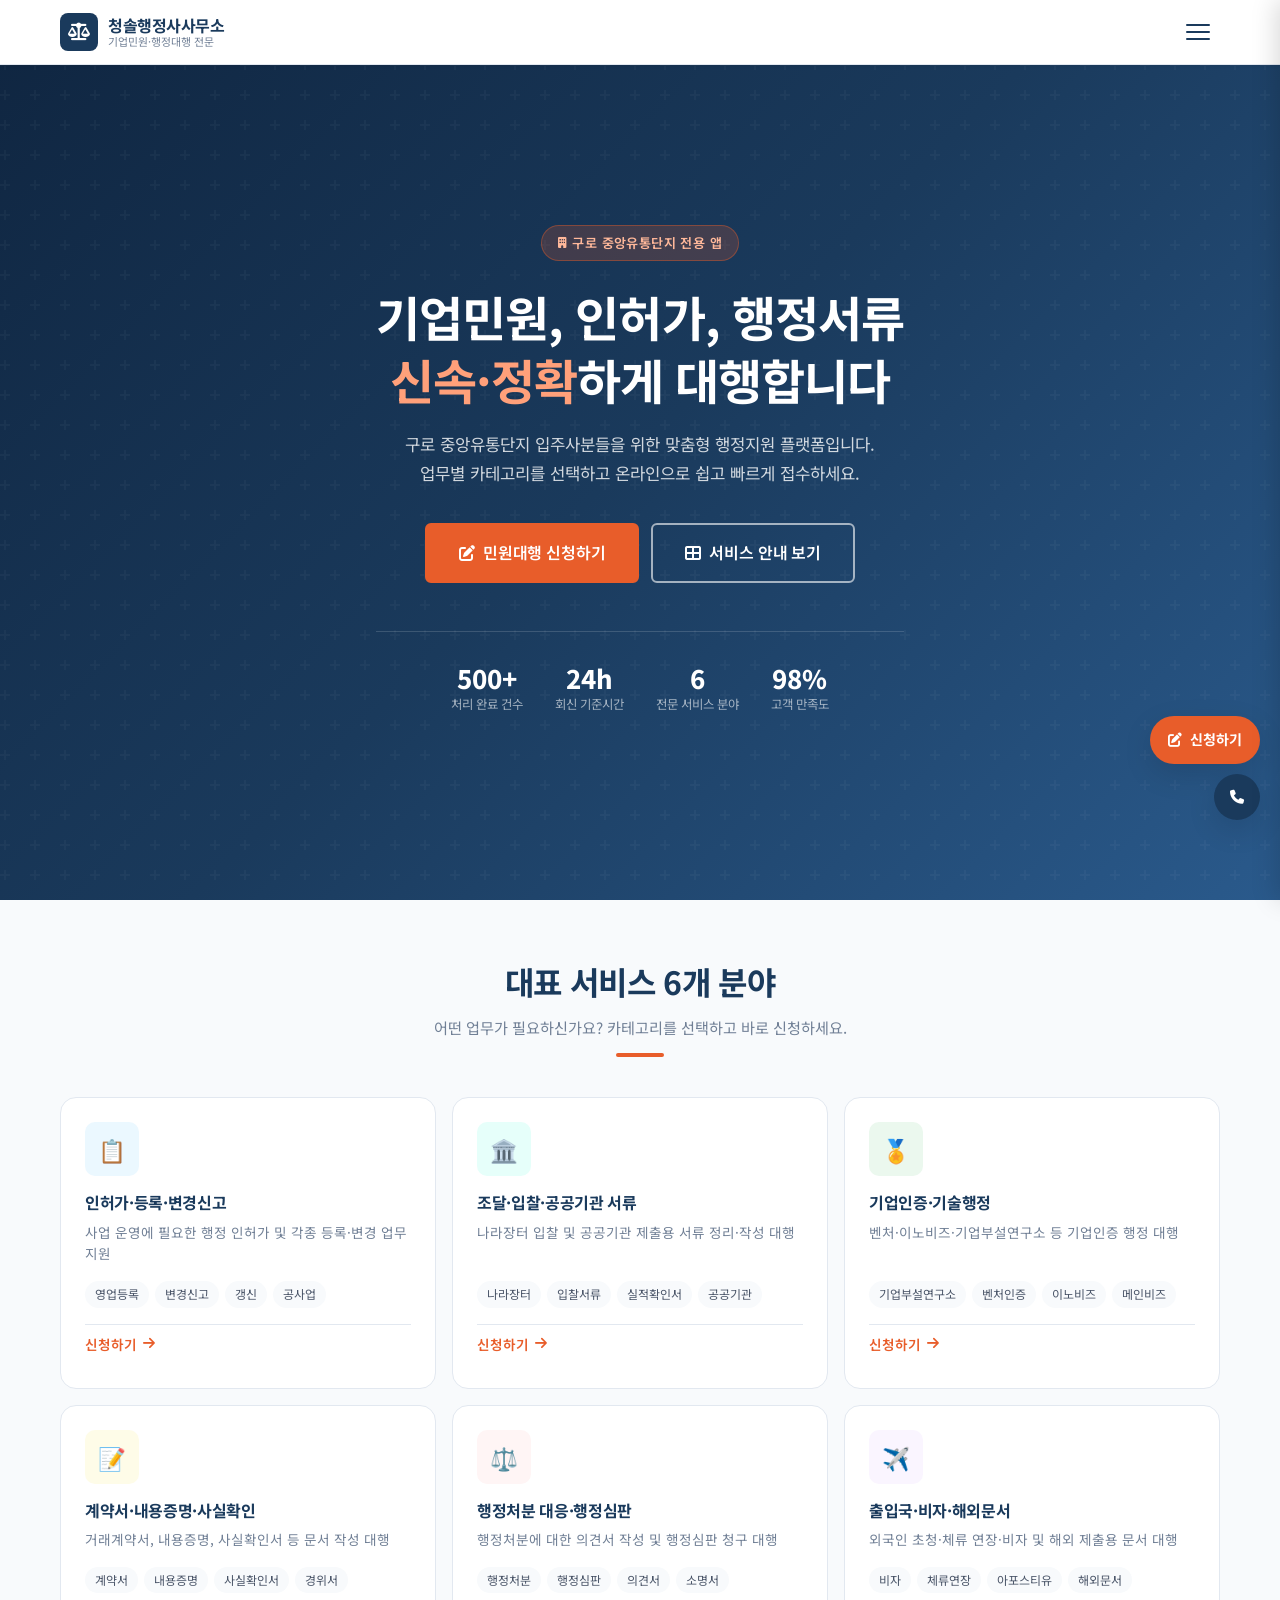
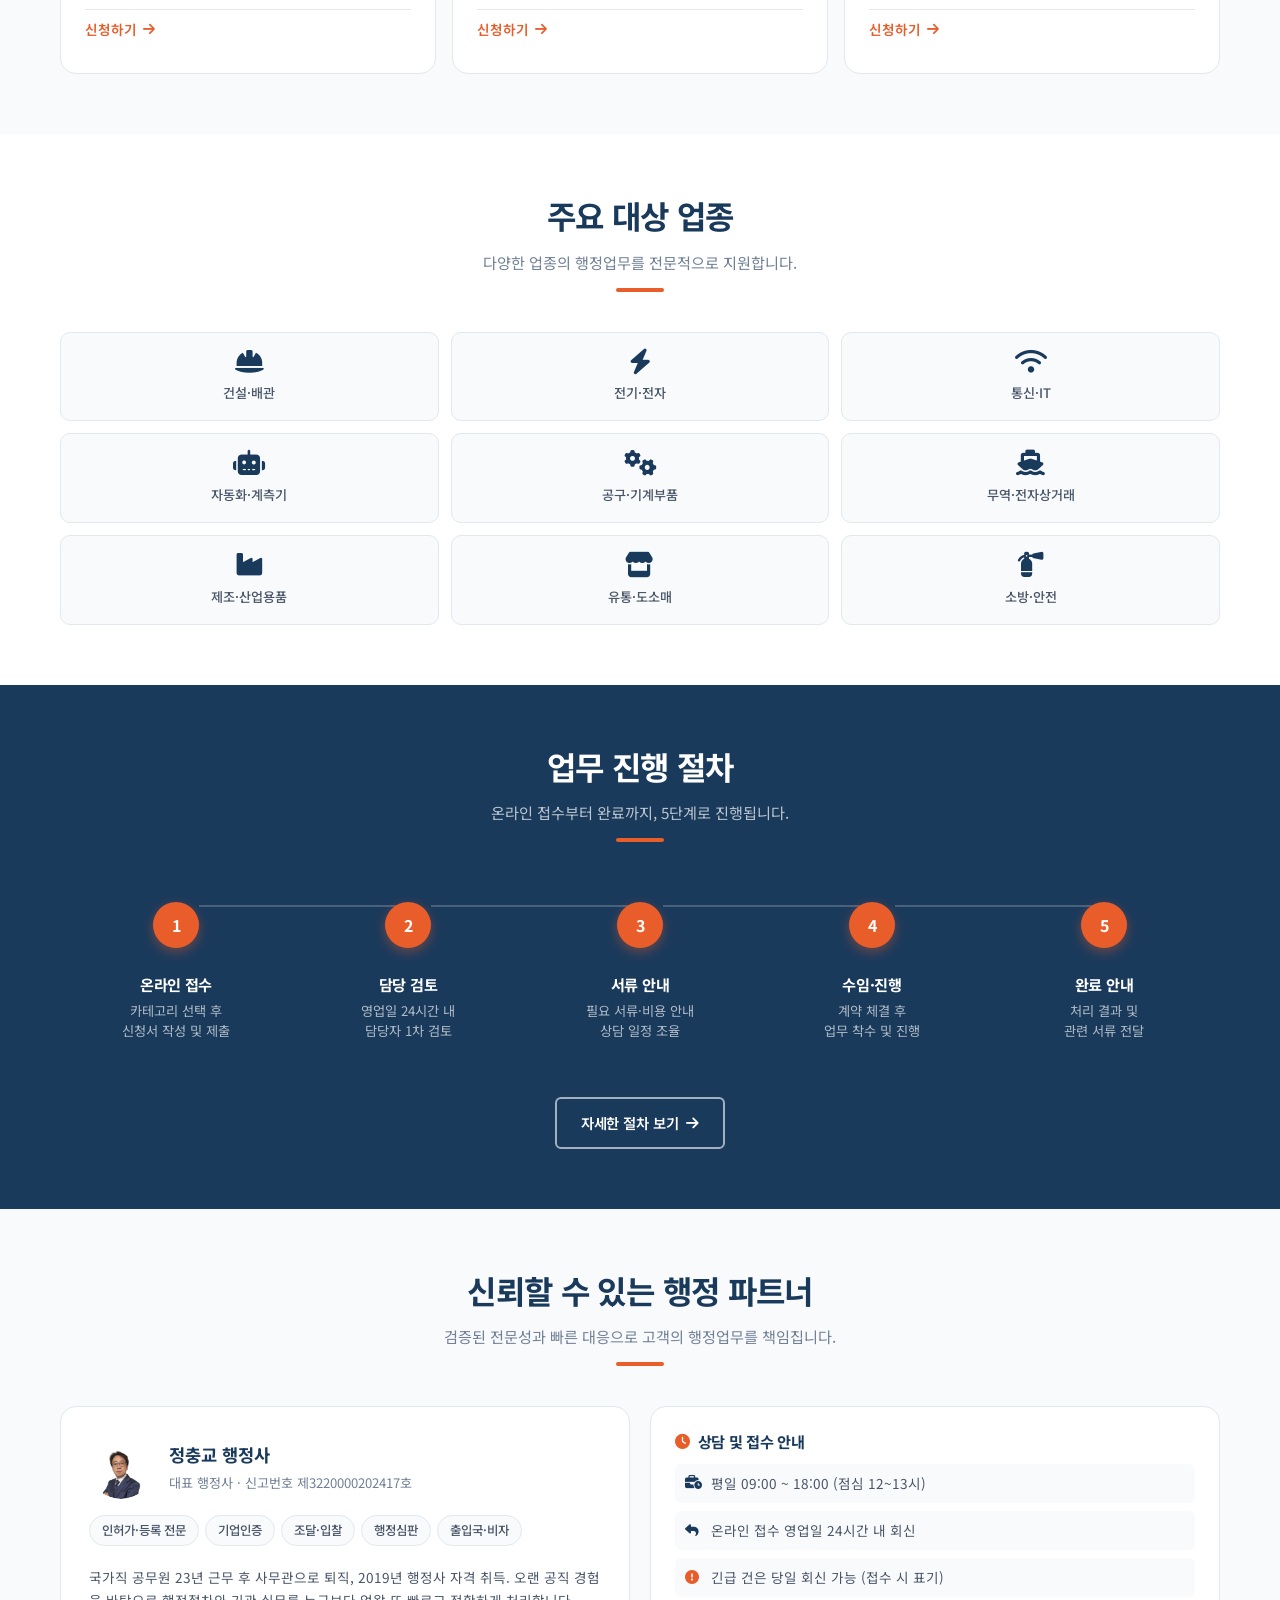
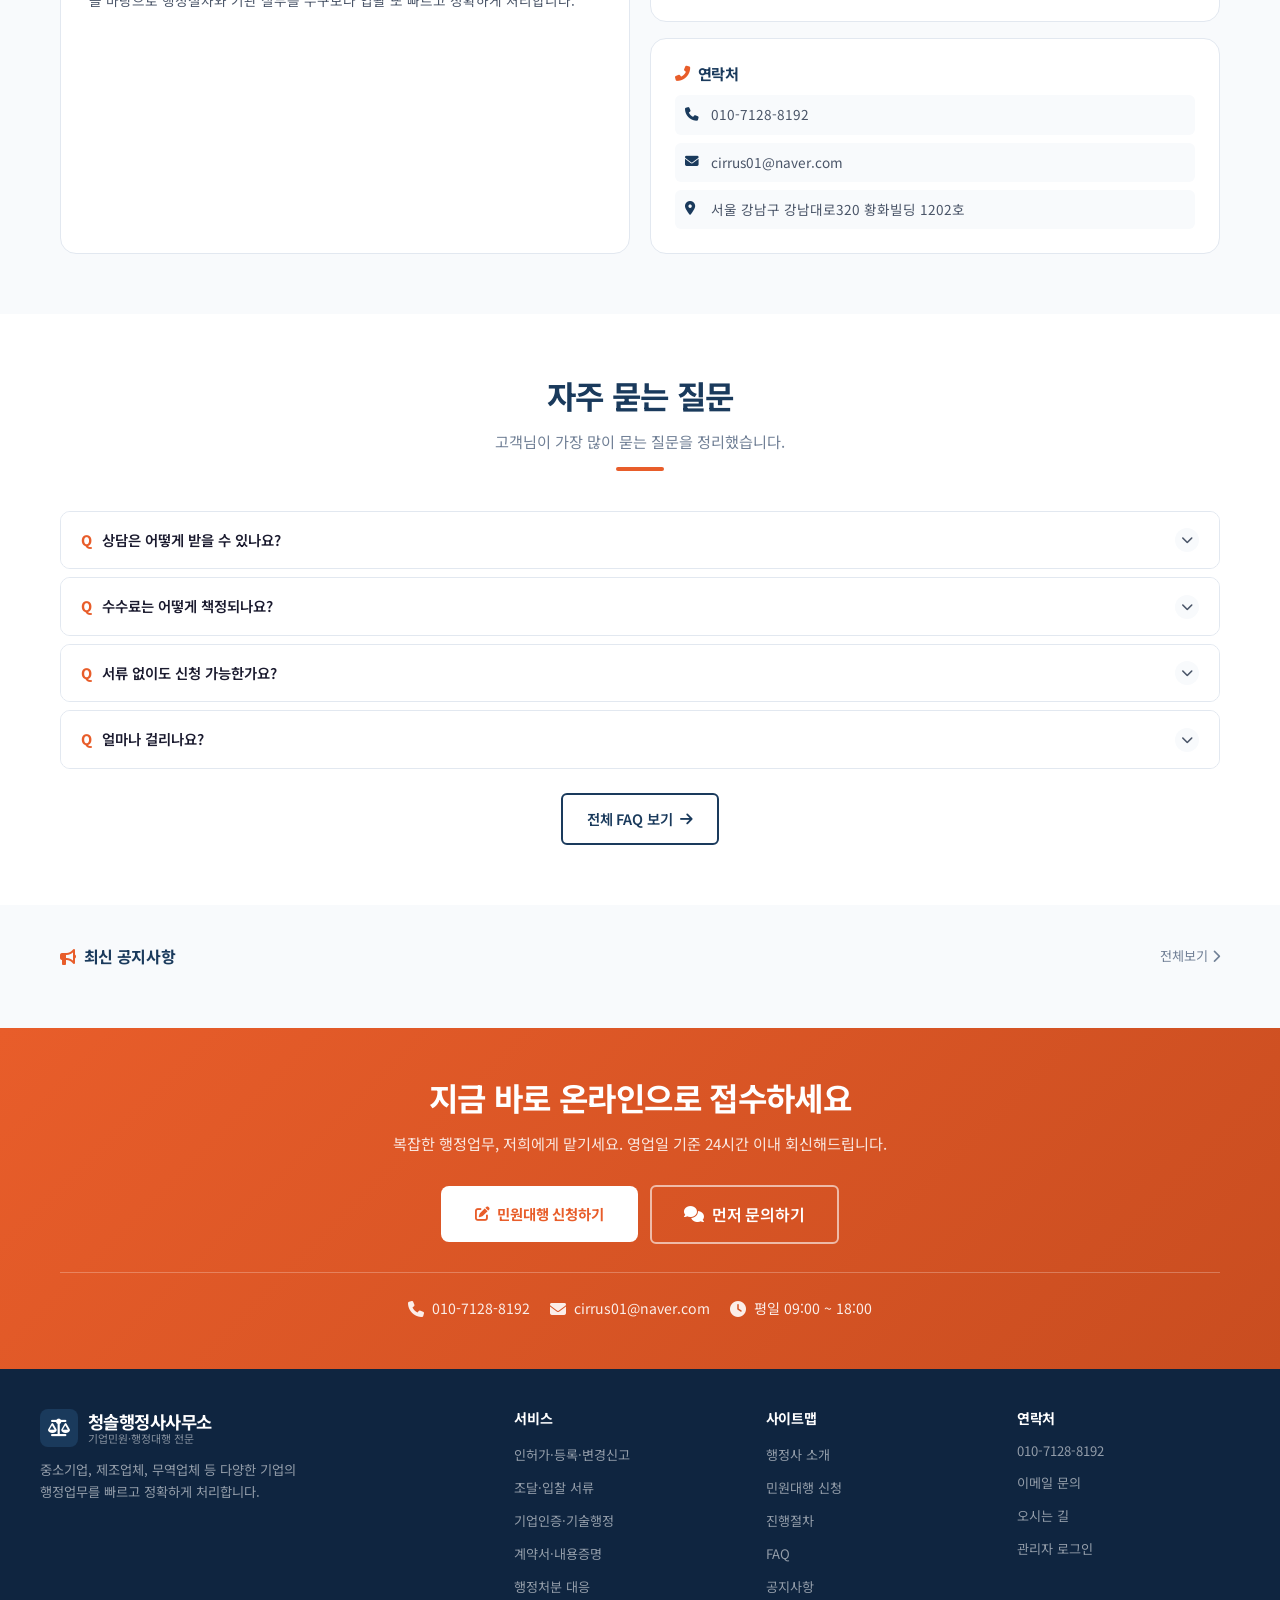
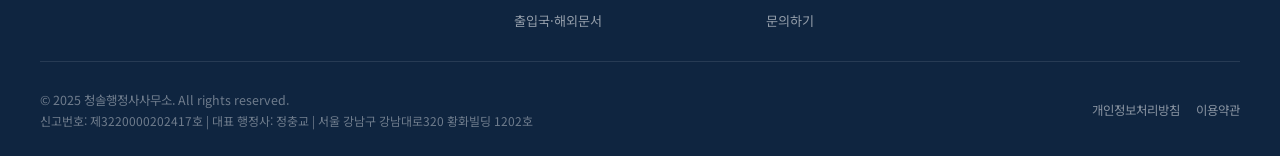
==== commit c2b5a166: "Add files via upload" ====
--- a/index.html
+++ b/index.html
@@ -57,14 +57,14 @@
 <!-- ===== HERO ===== -->
 <section id="hero">
   <div class="hero-content">
-    <div class="hero-badge"><i class="fas fa-circle"></i> 기업 행정대행 전문 플랫폼</div>
+    <div class="hero-badge"><i class="fas fa-building"></i> 구로 중앙유통단지 전용 앱</div>
     <h1 class="hero-title">
       기업민원, 인허가, 행정서류<br>
       <span class="accent">신속·정확</span>하게 대행합니다
     </h1>
     <p class="hero-desc">
-      업무별 카테고리를 선택하고 온라인으로 바로 접수하세요.<br>
-      담당 행정사가 직접 검토 후 영업일 기준 24시간 이내 연락드립니다.
+      구로 중앙유통단지 입주사분들을 위한 맞춤형 행정지원 플랫폼입니다.<br>
+      업무별 카테고리를 선택하고 온라인으로 쉽고 빠르게 접수하세요.
     </p>
     <div class="hero-btns">
       <a href="apply.html" class="btn btn-primary btn-lg">
